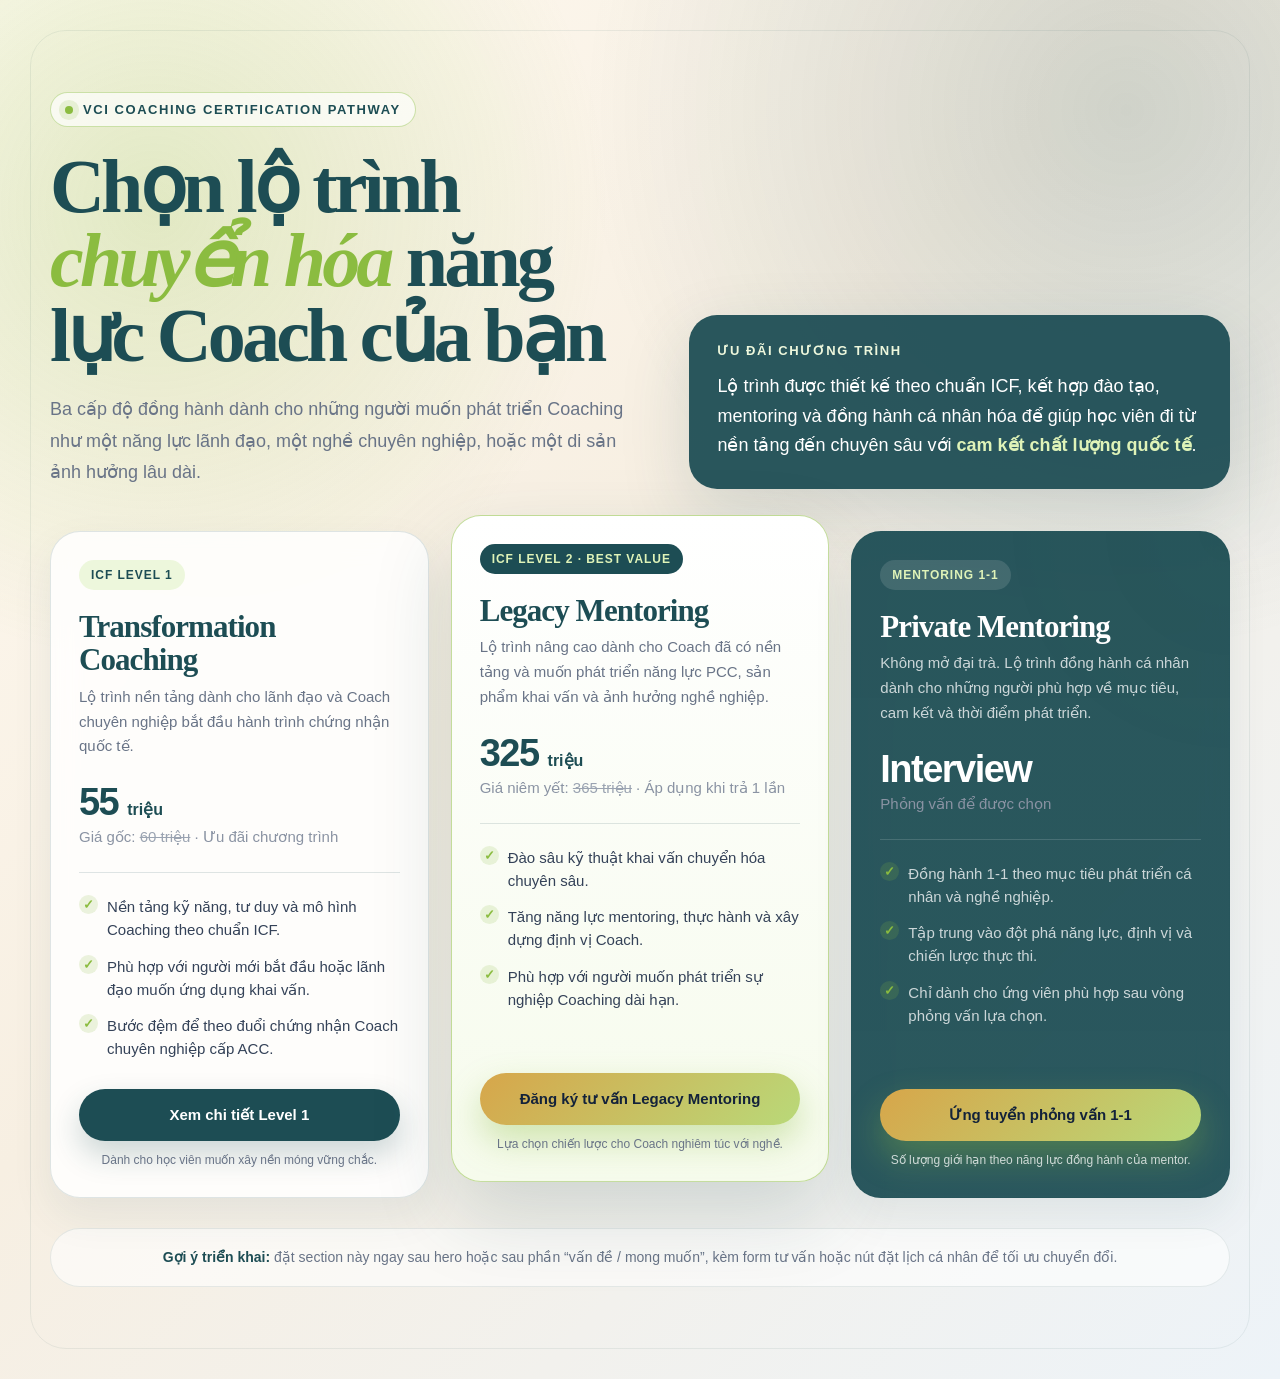
==== offer.html @ 504199bd "add offer" ====
<!DOCTYPE html>
<html lang="vi">
<head>
  <meta charset="UTF-8" />
  <meta name="viewport" content="width=device-width, initial-scale=1.0" />
  <title>VCI Offer Section</title>
  <style>
    :root {
      --vci-navy: #1d4d54;
      --vci-blue: #1d4d54;
      --vci-gold: #8bbc40;
      --vci-gold-soft: #edf7dc;
      --vci-cream: #fbf7ef;
      --vci-white: #ffffff;
      --vci-text: #233044;
      --vci-muted: #697487;
      --vci-line: rgba(29, 77, 84, 0.14);
      --shadow: 0 24px 70px rgba(29, 77, 84, 0.16);
    }

    * { box-sizing: border-box; }

    body {
      margin: 0;
      font-family: Inter, Arial, Helvetica, sans-serif;
      background: #f4efe6;
      color: var(--vci-text);
    }

    .vci-section-bg {
      background:
        radial-gradient(circle at 12% 15%, rgba(139, 188, 64, 0.24), transparent 28%),
        radial-gradient(circle at 88% 8%, rgba(29, 77, 84, 0.18), transparent 32%),
        linear-gradient(135deg, #fffaf1 0%, #f7efe2 44%, #edf3f8 100%);
    }

    .vci-offer-section {
      position: relative;
      overflow: hidden;
      min-height: 100vh;
      padding: 92px 24px;
    }

    .vci-offer-section::before {
      content: "";
      position: absolute;
      inset: 30px;
      border: 1px solid rgba(29, 77, 84, 0.08);
      border-radius: 36px;
      pointer-events: none;
    }

    .vci-wrap {
      position: relative;
      z-index: 1;
      max-width: 1180px;
      margin: 0 auto;
    }

    .vci-hero {
      display: grid;
      grid-template-columns: 1.05fr 0.95fr;
      gap: 42px;
      align-items: end;
      margin-bottom: 42px;
    }

    .vci-kicker {
      display: inline-flex;
      align-items: center;
      gap: 10px;
      margin-bottom: 22px;
      padding: 9px 14px;
      border: 1px solid rgba(139, 188, 64, 0.42);
      border-radius: 999px;
      background: rgba(255, 255, 255, 0.68);
      color: var(--vci-blue);
      font-size: 13px;
      font-weight: 700;
      letter-spacing: 0.12em;
      text-transform: uppercase;
    }

    .vci-kicker span {
      width: 8px;
      height: 8px;
      border-radius: 999px;
      background: var(--vci-gold);
      box-shadow: 0 0 0 6px rgba(139, 188, 64, 0.16);
    }

    h1 {
      margin: 0;
      color: var(--vci-navy);
      font-family: Georgia, 'Times New Roman', serif;
      font-size: clamp(42px, 6vw, 76px);
      line-height: 0.98;
      letter-spacing: -0.05em;
    }

    h1 em {
      color: var(--vci-gold);
      font-style: italic;
      white-space: nowrap;
    }

    .vci-lead {
      margin: 22px 0 0;
      max-width: 650px;
      font-size: 18px;
      line-height: 1.75;
      color: var(--vci-muted);
    }

    .vci-proof {
      padding: 28px;
      border-radius: 28px;
      background: rgba(29, 77, 84, 0.94);
      color: var(--vci-white);
      box-shadow: var(--shadow);
    }

    .vci-proof-label {
      margin-bottom: 14px;
      color: var(--vci-gold-soft);
      font-size: 13px;
      font-weight: 800;
      letter-spacing: 0.12em;
      text-transform: uppercase;
    }

    .vci-proof p {
      margin: 0;
      font-size: 18px;
      line-height: 1.65;
    }

    .vci-proof strong { color: #dff3b8; }

    .vci-cards {
      display: grid;
      grid-template-columns: repeat(3, 1fr);
      gap: 22px;
      align-items: stretch;
    }

    .vci-card {
      position: relative;
      display: flex;
      flex-direction: column;
      min-height: 510px;
      padding: 28px;
      border: 1px solid var(--vci-line);
      border-radius: 30px;
      background: rgba(255, 255, 255, 0.84);
      box-shadow: 0 18px 42px rgba(29, 77, 84, 0.08);
      backdrop-filter: blur(14px);
    }

    .vci-card.featured {
      transform: translateY(-16px);
      border-color: rgba(139, 188, 64, 0.5);
      background: linear-gradient(180deg, #ffffff 0%, #f6fbec 100%);
      box-shadow: 0 32px 80px rgba(29, 77, 84, 0.17);
    }

    .vci-badge {
      align-self: flex-start;
      margin-bottom: 20px;
      padding: 8px 12px;
      border-radius: 999px;
      background: #edf7dc;
      color: var(--vci-blue);
      font-size: 12px;
      font-weight: 800;
      letter-spacing: 0.08em;
      text-transform: uppercase;
    }

    .featured .vci-badge {
      background: var(--vci-navy);
      color: #dff3b8;
    }

    .vci-card h2 {
      margin: 0 0 8px;
      color: var(--vci-navy);
      font-family: Georgia, 'Times New Roman', serif;
      font-size: 31px;
      line-height: 1.08;
      letter-spacing: -0.03em;
    }

    .vci-subtitle {
      min-height: 52px;
      margin: 0 0 22px;
      color: var(--vci-muted);
      font-size: 15px;
      line-height: 1.65;
    }

    .vci-price {
      margin: 0 0 4px;
      color: var(--vci-navy);
      font-size: 38px;
      font-weight: 850;
      letter-spacing: -0.04em;
    }

    .vci-price small {
      font-size: 16px;
      font-weight: 700;
      letter-spacing: 0;
    }

    .vci-old-price {
      margin-bottom: 22px;
      color: #8a93a3;
      font-size: 15px;
    }

    .vci-old-price s { color: #9aa3b1; }

    .vci-divider {
      width: 100%;
      height: 1px;
      margin: 4px 0 22px;
      background: var(--vci-line);
    }

    .vci-list {
      display: grid;
      gap: 13px;
      margin: 0 0 28px;
      padding: 0;
      list-style: none;
    }

    .vci-list li {
      position: relative;
      padding-left: 28px;
      color: #344258;
      font-size: 15px;
      line-height: 1.55;
    }

    .vci-list li::before {
      content: "✓";
      position: absolute;
      left: 0;
      top: 0;
      width: 19px;
      height: 19px;
      border-radius: 50%;
      background: rgba(139, 188, 64, 0.16);
      color: var(--vci-gold);
      font-size: 13px;
      font-weight: 900;
      line-height: 19px;
      text-align: center;
    }

    .vci-actions {
      margin-top: auto;
      display: grid;
      gap: 10px;
    }

    .vci-btn {
      display: inline-flex;
      justify-content: center;
      align-items: center;
      min-height: 52px;
      padding: 14px 18px;
      border-radius: 999px;
      text-decoration: none;
      font-size: 15px;
      font-weight: 850;
      transition: transform .2s ease, box-shadow .2s ease, background .2s ease;
    }

    .vci-btn-primary {
      background: var(--vci-navy);
      color: var(--vci-white);
      box-shadow: 0 14px 30px rgba(29, 77, 84, 0.22);
    }

    .vci-btn-gold {
      background: linear-gradient(135deg, #d7a64a, #b9d979);
      color: #13223a;
      box-shadow: 0 16px 34px rgba(139, 188, 64, 0.36);
    }

    .vci-btn:hover {
      transform: translateY(-2px);
      box-shadow: 0 20px 44px rgba(29, 77, 84, 0.22);
    }

    .vci-note {
      color: var(--vci-muted);
      font-size: 12px;
      line-height: 1.5;
      text-align: center;
    }

    .vci-card.master {
      background:
        linear-gradient(180deg, rgba(29, 77, 84, 0.95), rgba(29, 77, 84, 0.94)),
        radial-gradient(circle at top right, rgba(139, 188, 64, 0.22), transparent 34%);
      color: var(--vci-white);
    }

    .vci-card.master h2,
    .vci-card.master .vci-price { color: var(--vci-white); }
    .vci-card.master .vci-subtitle,
    .vci-card.master .vci-list li,
    .vci-card.master .vci-note { color: rgba(255, 255, 255, 0.76); }
    .vci-card.master .vci-divider { background: rgba(255, 255, 255, 0.14); }
    .vci-card.master .vci-badge { background: rgba(255, 255, 255, 0.12); color: #dff3b8; }

    .vci-footer-line {
      margin-top: 30px;
      padding: 18px 24px;
      border: 1px solid rgba(29, 77, 84, 0.10);
      border-radius: 999px;
      background: rgba(255,255,255,0.58);
      color: var(--vci-muted);
      font-size: 14px;
      line-height: 1.55;
      text-align: center;
    }

    .vci-footer-line strong { color: var(--vci-navy); }

    @media (max-width: 980px) {
      .vci-hero { grid-template-columns: 1fr; }
      .vci-cards { grid-template-columns: 1fr; }
      .vci-card, .vci-card.featured { min-height: auto; transform: none; }
    }

    @media (max-width: 560px) {
      .vci-offer-section { padding: 58px 16px; }
      .vci-offer-section::before { inset: 14px; border-radius: 24px; }
      .vci-card, .vci-proof { padding: 22px; border-radius: 24px; }
      .vci-footer-line { border-radius: 22px; }
    }
  </style>
</head>
<body>
  <section class="vci-offer-section vci-section-bg">
    <div class="vci-wrap">
      <div class="vci-hero">
        <div>
          <div class="vci-kicker"><span></span> VCI Coaching Certification Pathway</div>
          <h1>Chọn lộ trình <em>chuyển hóa</em> năng lực Coach của bạn</h1>
          <p class="vci-lead">
            Ba cấp độ đồng hành dành cho những người muốn phát triển Coaching như một năng lực lãnh đạo, một nghề chuyên nghiệp, hoặc một di sản ảnh hưởng lâu dài.
          </p>
        </div>

        <div class="vci-proof">
          <div class="vci-proof-label">Ưu đãi chương trình</div>
          <p>
            Lộ trình được thiết kế theo chuẩn ICF, kết hợp đào tạo, mentoring và đồng hành cá nhân hóa để giúp học viên đi từ nền tảng đến chuyên sâu với <strong>cam kết chất lượng quốc tế</strong>.
          </p>
        </div>
      </div>

      <div class="vci-cards">
        <article class="vci-card">
          <div class="vci-badge">ICF Level 1</div>
          <h2>Transformation Coaching</h2>
          <p class="vci-subtitle">Lộ trình nền tảng dành cho lãnh đạo và Coach chuyên nghiệp bắt đầu hành trình chứng nhận quốc tế.</p>
          <p class="vci-price">55 <small>triệu</small></p>
          <div class="vci-old-price">Giá gốc: <s>60 triệu</s> · Ưu đãi chương trình</div>
          <div class="vci-divider"></div>
          <ul class="vci-list">
            <li>Nền tảng kỹ năng, tư duy và mô hình Coaching theo chuẩn ICF.</li>
            <li>Phù hợp với người mới bắt đầu hoặc lãnh đạo muốn ứng dụng khai vấn.</li>
            <li>Bước đệm để theo đuổi chứng nhận Coach chuyên nghiệp cấp ACC.</li>
          </ul>
          <div class="vci-actions">
            <a class="vci-btn vci-btn-primary" href="https://icf-lv1.vcicoach.com/start" target="_blank" rel="noopener">Xem chi tiết Level 1</a>
            <div class="vci-note">Dành cho học viên muốn xây nền móng vững chắc.</div>
          </div>
        </article>

        <article class="vci-card featured">
          <div class="vci-badge">ICF Level 2 · Best Value</div>
          <h2>Legacy Mentoring</h2>
          <p class="vci-subtitle">Lộ trình nâng cao dành cho Coach đã có nền tảng và muốn phát triển năng lực PCC, sản phẩm khai vấn và ảnh hưởng nghề nghiệp.</p>
          <p class="vci-price">325 <small>triệu</small></p>
          <div class="vci-old-price">Giá niêm yết: <s>365 triệu</s> · Áp dụng khi trả 1 lần</div>
          <div class="vci-divider"></div>
          <ul class="vci-list">
            <li>Đào sâu kỹ thuật khai vấn chuyển hóa chuyên sâu.</li>
            <li>Tăng năng lực mentoring, thực hành và xây dựng định vị Coach.</li>
            <li>Phù hợp với người muốn phát triển sự nghiệp Coaching dài hạn.</li>
          </ul>
          <div class="vci-actions">
            <a class="vci-btn vci-btn-gold" href="#apply-legacy" aria-label="Đăng ký tư vấn Legacy Mentoring">Đăng ký tư vấn Legacy Mentoring</a>
            <div class="vci-note">Lựa chọn chiến lược cho Coach nghiêm túc với nghề.</div>
          </div>
        </article>

        <article class="vci-card master">
          <div class="vci-badge">Mentoring 1-1</div>
          <h2>Private Mentoring</h2>
          <p class="vci-subtitle">Không mở đại trà. Lộ trình đồng hành cá nhân dành cho những người phù hợp về mục tiêu, cam kết và thời điểm phát triển.</p>
          <p class="vci-price">Interview</p>
          <div class="vci-old-price">Phỏng vấn để được chọn</div>
          <div class="vci-divider"></div>
          <ul class="vci-list">
            <li>Đồng hành 1-1 theo mục tiêu phát triển cá nhân và nghề nghiệp.</li>
            <li>Tập trung vào đột phá năng lực, định vị và chiến lược thực thi.</li>
            <li>Chỉ dành cho ứng viên phù hợp sau vòng phỏng vấn lựa chọn.</li>
          </ul>
          <div class="vci-actions">
            <a class="vci-btn vci-btn-gold" href="#interview" aria-label="Ứng tuyển phỏng vấn Mentoring 1-1">Ứng tuyển phỏng vấn 1-1</a>
            <div class="vci-note">Số lượng giới hạn theo năng lực đồng hành của mentor.</div>
          </div>
        </article>
      </div>

      <div class="vci-footer-line">
        <strong>Gợi ý triển khai:</strong> đặt section này ngay sau hero hoặc sau phần “vấn đề / mong muốn”, kèm form tư vấn hoặc nút đặt lịch cá nhân để tối ưu chuyển đổi.
      </div>
    </div>
  </section>
</body>
</html>
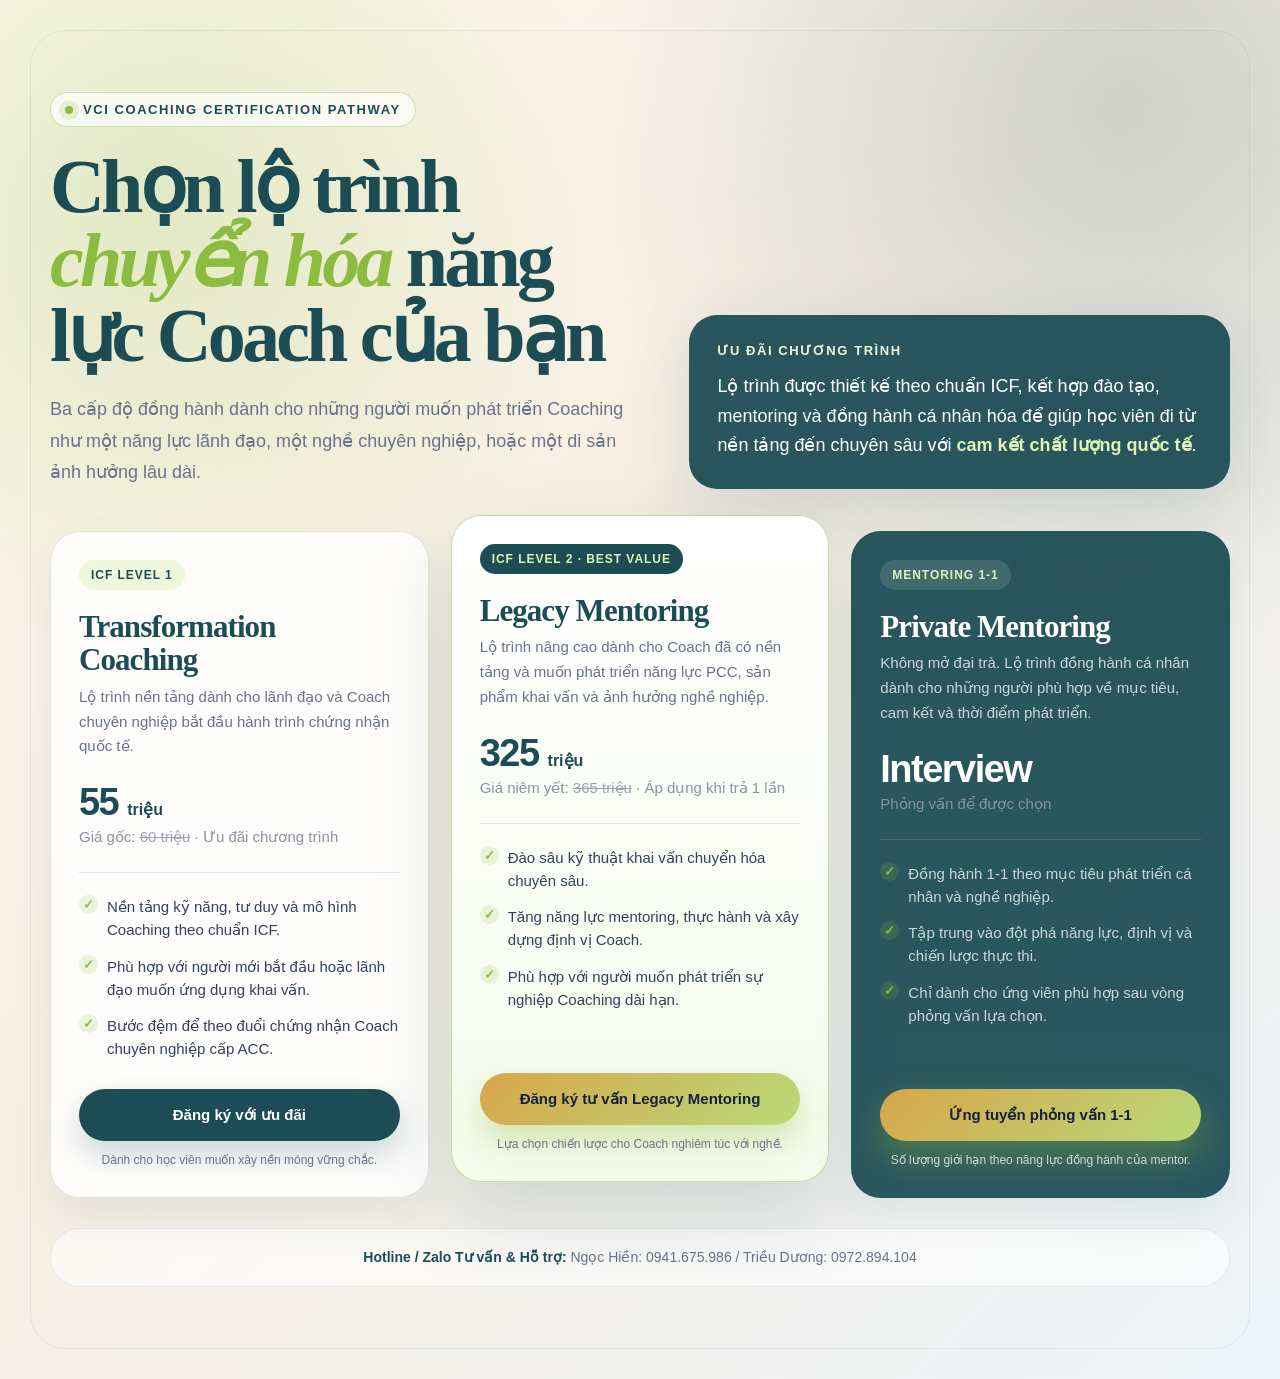
==== commit f80e2ef3: "Update offer.html" ====
--- a/offer.html
+++ b/offer.html
@@ -380,7 +380,7 @@
             <li>Bước đệm để theo đuổi chứng nhận Coach chuyên nghiệp cấp ACC.</li>
           </ul>
           <div class="vci-actions">
-            <a class="vci-btn vci-btn-primary" href="https://icf-lv1.vcicoach.com/start" target="_blank" rel="noopener">Xem chi tiết Level 1</a>
+            <a class="vci-btn vci-btn-primary" href="https://shop.vcicoach.com/products/transformation-coaching-55tr" target="_blank" rel="noopener">Đăng ký với ưu đãi</a>
             <div class="vci-note">Dành cho học viên muốn xây nền móng vững chắc.</div>
           </div>
         </article>
@@ -416,14 +416,14 @@
             <li>Chỉ dành cho ứng viên phù hợp sau vòng phỏng vấn lựa chọn.</li>
           </ul>
           <div class="vci-actions">
-            <a class="vci-btn vci-btn-gold" href="#interview" aria-label="Ứng tuyển phỏng vấn Mentoring 1-1">Ứng tuyển phỏng vấn 1-1</a>
+            <a class="vci-btn vci-btn-gold" href="https://go.vcicoach.com/mentorship" aria-label="Ứng tuyển phỏng vấn Mentoring 1-1">Ứng tuyển phỏng vấn 1-1</a>
             <div class="vci-note">Số lượng giới hạn theo năng lực đồng hành của mentor.</div>
           </div>
         </article>
       </div>
 
       <div class="vci-footer-line">
-        <strong>Gợi ý triển khai:</strong> đặt section này ngay sau hero hoặc sau phần “vấn đề / mong muốn”, kèm form tư vấn hoặc nút đặt lịch cá nhân để tối ưu chuyển đổi.
+        <strong>Hotline / Zalo Tư vấn & Hỗ trợ:</strong> Ngọc Hiền: 0941.675.986 / Triều Dương: 0972.894.104
       </div>
     </div>
   </section>
